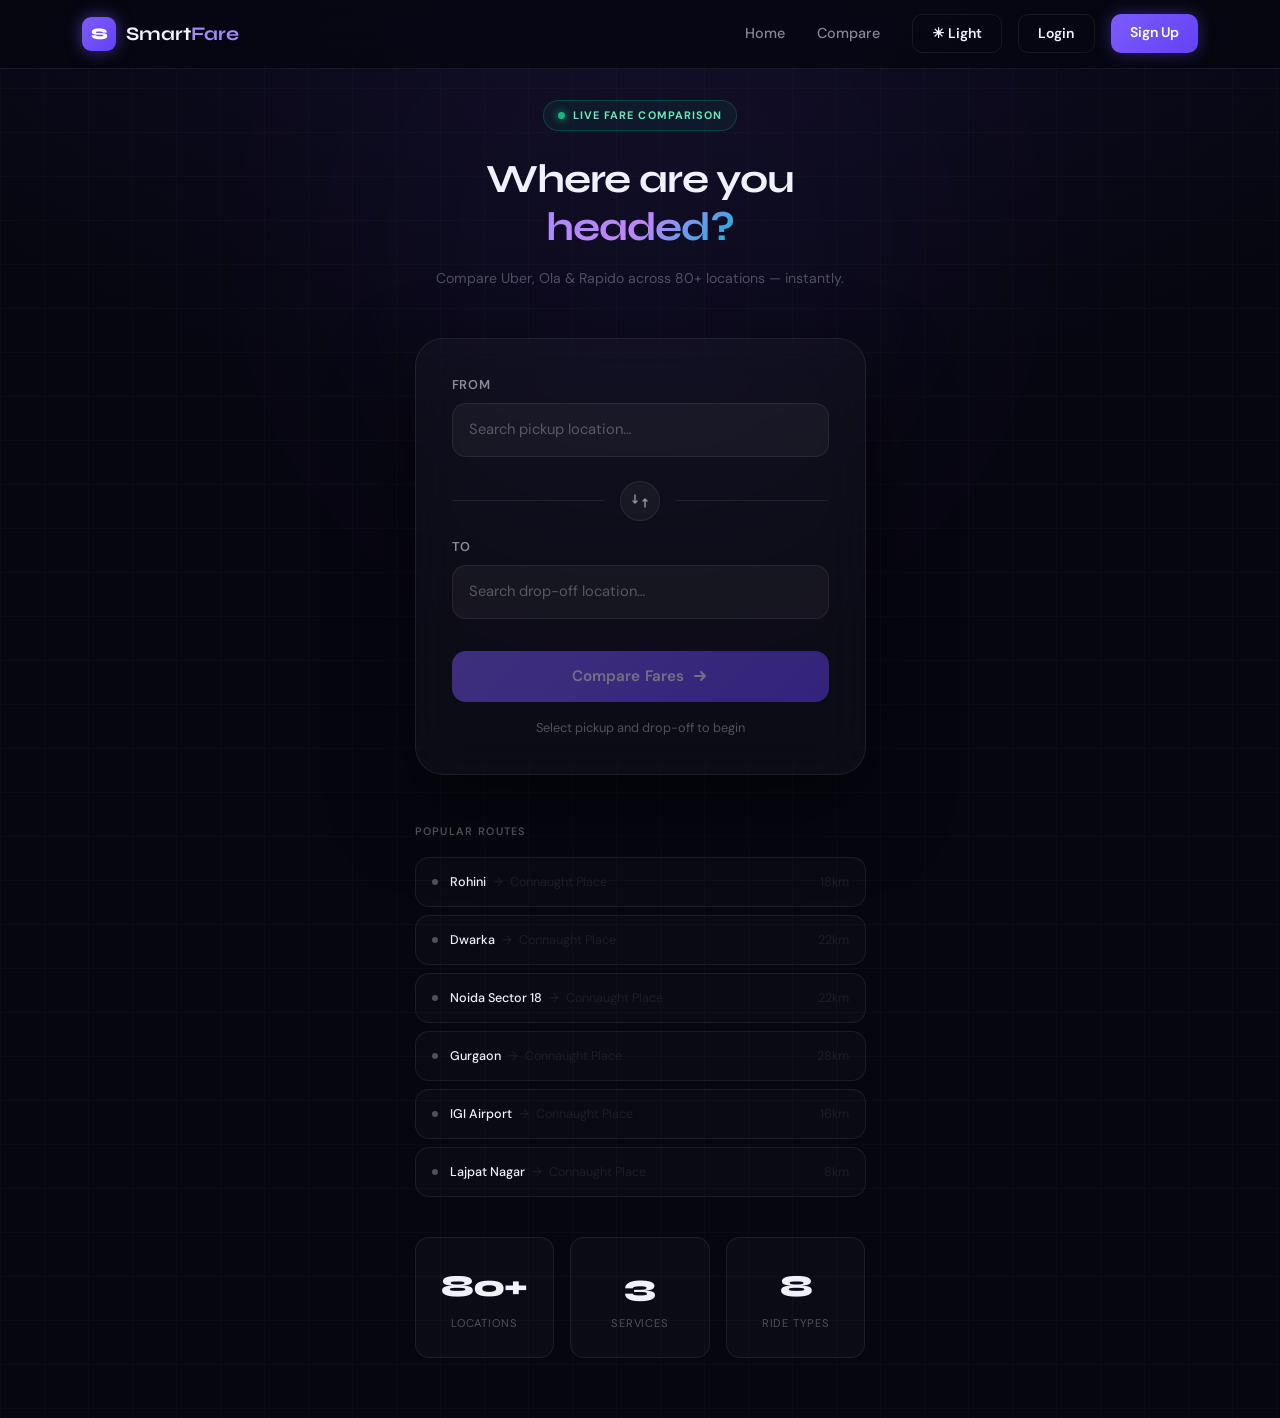
==== compare.html @ f075b5c0 "add" ====
<!DOCTYPE html>
<html lang="en">
<head>
  <meta charset="UTF-8">
  <meta name="viewport" content="width=device-width, initial-scale=1.0">
  <title>Compare Fares - SmartFare</title>
  <link href="https://cdn.jsdelivr.net/npm/bootstrap@5.3.0/dist/css/bootstrap.min.css" rel="stylesheet">
  <link href="https://fonts.googleapis.com/css2?family=Syne:wght@400;500;600;700;800&family=DM+Sans:wght@300;400;500;600&display=swap" rel="stylesheet">
  <link rel="stylesheet" href="/css/styles.css">
  <script>
  (function () {
    const savedTheme = localStorage.getItem("smartfare-theme") || "dark";
    document.documentElement.setAttribute("data-theme", savedTheme);
  })();
</script>

  <style>
    /* ─── LOCATION SEARCH WIDGET ─── */
    .location-search-wrap {
      position: relative;
      width: 100%;
    }

    .location-input-field {
      background: rgba(255, 255, 255, 0.04);
      border: 1px solid var(--border);
      color: var(--text-primary);
      padding: 0.875rem 2.75rem 0.875rem 1rem;
      border-radius: var(--radius-md);
      transition: var(--transition);
      font-family: 'DM Sans', sans-serif;
      font-size: 0.92rem;
      width: 100%;
      outline: none;
      caret-color: var(--primary-light);
    }

    .location-input-field:focus {
      background: rgba(255, 255, 255, 0.065);
      border-color: var(--primary);
      box-shadow: 0 0 0 3px rgba(124, 92, 252, 0.18);
    }

    .location-input-field::placeholder {
      color: var(--text-muted);
    }

    .location-input-field.has-value {
      border-color: rgba(124, 92, 252, 0.35);
      color: var(--text-primary);
    }

    /* Clear button inside input */
    .location-clear-btn {
      position: absolute;
      right: 0.75rem;
      top: 50%;
      transform: translateY(-50%);
      background: none;
      border: none;
      color: var(--text-muted);
      cursor: pointer;
      padding: 0;
      display: none;
      align-items: center;
      justify-content: center;
      width: 20px;
      height: 20px;
      border-radius: 50%;
      transition: color 0.15s, background 0.15s;
      font-size: 0.8rem;
      line-height: 1;
    }

    .location-clear-btn:hover {
      color: var(--text-primary);
      background: rgba(255, 255, 255, 0.08);
    }

    .location-clear-btn.visible {
      display: flex;
    }

    /* Suggestions dropdown */
    .location-suggestions {
      position: absolute;
      top: calc(100% + 6px);
      left: 0;
      right: 0;
      background: var(--dark-card);
      border: 1px solid var(--border-hover);
      border-radius: var(--radius-md);
      box-shadow: 0 16px 48px rgba(0, 0, 0, 0.55), 0 0 0 1px rgba(124, 92, 252, 0.1);
      z-index: 1000;
      overflow: hidden;
      max-height: 260px;
      overflow-y: auto;

      /* Animation */
      opacity: 0;
      transform: translateY(-6px);
      pointer-events: none;
      transition: opacity 0.18s cubic-bezier(0.4, 0, 0.2, 1),
                  transform 0.18s cubic-bezier(0.4, 0, 0.2, 1);
    }

    .location-suggestions.open {
      opacity: 1;
      transform: translateY(0);
      pointer-events: all;
    }

    /* Custom scrollbar for suggestions */
    .location-suggestions::-webkit-scrollbar { width: 4px; }
    .location-suggestions::-webkit-scrollbar-track { background: transparent; }
    .location-suggestions::-webkit-scrollbar-thumb { background: rgba(124,92,252,0.3); border-radius: 4px; }

    /* Suggestion items */
    .suggestion-item {
      display: flex;
      align-items: center;
      gap: 10px;
      padding: 0.7rem 1rem;
      cursor: pointer;
      transition: background 0.12s;
      border-bottom: 1px solid rgba(255, 255, 255, 0.04);
      font-size: 0.9rem;
      color: var(--text-secondary);
    }

    .suggestion-item:last-child {
      border-bottom: none;
    }

    .suggestion-item:hover,
    .suggestion-item.highlighted {
      background: rgba(124, 92, 252, 0.1);
      color: var(--text-primary);
    }

    .suggestion-item:hover .suggestion-icon,
    .suggestion-item.highlighted .suggestion-icon {
      color: var(--primary-light);
    }

    .suggestion-icon {
      color: var(--text-muted);
      flex-shrink: 0;
      transition: color 0.12s;
      display: flex;
      align-items: center;
    }

    .suggestion-text {
      flex-grow: 1;
    }

    .suggestion-text mark {
      background: none;
      color: var(--primary-light);
      font-weight: 600;
      padding: 0;
    }

    /* No results */
    .suggestion-empty {
      padding: 1rem;
      text-align: center;
      color: var(--text-muted);
      font-size: 0.85rem;
      display: flex;
      align-items: center;
      justify-content: center;
      gap: 8px;
    }
  </style>
</head>
<body class="grid-bg">

  <nav class="navbar navbar-expand-lg navbar-dark navbar-custom fixed-top">
    <div class="container">
      <a class="navbar-brand d-flex align-items-center" href="/">
        <span class="logo-box"><span class="logo-letter">S</span></span>
        <span class="brand-text">Smart<span class="brand-accent">Fare</span></span>
      </a>
      <button class="navbar-toggler border-0" type="button" data-bs-toggle="collapse" data-bs-target="#navbarNav">
        <span class="navbar-toggler-icon"></span>
      </button>
      <div class="collapse navbar-collapse" id="navbarNav">
        <ul class="navbar-nav ms-auto me-3" id="navLinks"></ul>
        <div class="d-flex gap-2" id="navButtons"></div>
      </div>
    </div>
  </nav>

  <main style="min-height:100vh; padding-top:100px; padding-bottom:60px;">
    <div class="ambient-blob" style="width:500px;height:500px;background:var(--primary);top:0;left:50%;transform:translateX(-50%);filter:blur(140px);opacity:0.07;"></div>

    <div class="container">
      <div class="row justify-content-center">
        <div class="col-lg-5 col-md-7">

          <div class="text-center mb-5 fade-in">
            <div class="live-indicator mb-4">
              <span class="pulse-dot"></span>
              LIVE FARE COMPARISON
            </div>
            <h1 class="fw-bold mb-3" style="font-size:clamp(1.8rem,4vw,2.5rem);letter-spacing:-0.03em;">
              Where are you<br><span class="gradient-text">headed?</span>
            </h1>
            <p style="color:var(--text-muted); font-size:0.88rem;">
              Compare Uber, Ola & Rapido across 80+ locations — instantly.
            </p>
          </div>

          <div class="compare-card fade-in-1">
            <!-- FROM field -->
            <div class="mb-4">
              <label class="form-label-custom">From</label>
              <div class="location-search-wrap" id="fromWrap">
                <input
                  type="text"
                  class="location-input-field"
                  id="fromInput"
                  placeholder="Search pickup location…"
                  autocomplete="off"
                  spellcheck="false"
                >
                <button class="location-clear-btn" id="fromClear" tabindex="-1" aria-label="Clear">
                  <svg width="10" height="10" viewBox="0 0 10 10" fill="none">
                    <path d="M1 1l8 8M9 1L1 9" stroke="currentColor" stroke-width="1.8" stroke-linecap="round"/>
                  </svg>
                </button>
                <div class="location-suggestions" id="fromSuggestions"></div>
              </div>
            </div>

            <!-- Swap row -->
            <div class="d-flex align-items-center my-3">
              <div class="flex-grow-1" style="height:1px;background:var(--border);"></div>
              <button id="swapBtn" class="swap-btn mx-3">
                <svg width="16" height="16" viewBox="0 0 16 16" fill="none">
                  <path d="M3 2v8M3 10l-2-2M3 10l2-2M13 14V6M13 6l-2 2M13 6l2 2" stroke="currentColor" stroke-width="1.5" stroke-linecap="round" stroke-linejoin="round"/>
                </svg>
              </button>
              <div class="flex-grow-1" style="height:1px;background:var(--border);"></div>
            </div>

            <!-- TO field -->
            <div class="mb-4">
              <label class="form-label-custom">To</label>
              <div class="location-search-wrap" id="toWrap">
                <input
                  type="text"
                  class="location-input-field"
                  id="toInput"
                  placeholder="Search drop-off location…"
                  autocomplete="off"
                  spellcheck="false"
                >
                <button class="location-clear-btn" id="toClear" tabindex="-1" aria-label="Clear">
                  <svg width="10" height="10" viewBox="0 0 10 10" fill="none">
                    <path d="M1 1l8 8M9 1L1 9" stroke="currentColor" stroke-width="1.8" stroke-linecap="round"/>
                  </svg>
                </button>
                <div class="location-suggestions" id="toSuggestions"></div>
              </div>
            </div>

            <div id="errorMessage" class="alert-custom d-none mb-3"></div>

            <button id="compareBtn" class="btn btn-primary-custom w-100 mt-2" disabled>
              <span>Compare Fares</span>
              <svg width="16" height="16" viewBox="0 0 16 16" fill="none">
                <path d="M3 8h10M9 4l4 4-4 4" stroke="currentColor" stroke-width="2" stroke-linecap="round" stroke-linejoin="round"/>
              </svg>
            </button>

            <p class="text-center mt-3 mb-0" style="color:var(--text-muted); font-size:0.8rem;">
              Select pickup and drop-off to begin
            </p>
          </div>

          <div class="mt-5 fade-in-2">
            <p class="text-uppercase mb-3" style="letter-spacing:0.12em; font-size:0.68rem; color:var(--text-muted); font-weight:600;">
              Popular routes
            </p>
            <div class="d-grid gap-2" id="popularRoutesContainer"></div>
          </div>

          <div class="row g-3 mt-4 fade-in-3">
            <div class="col-4">
              <div class="stat-card">
                <div class="stat-value">80+</div>
                <div class="stat-label">Locations</div>
              </div>
            </div>
            <div class="col-4">
              <div class="stat-card">
                <div class="stat-value">3</div>
                <div class="stat-label">Services</div>
              </div>
            </div>
            <div class="col-4">
              <div class="stat-card">
                <div class="stat-value">8</div>
                <div class="stat-label">Ride Types</div>
              </div>
            </div>
          </div>
        </div>
      </div>
    </div>
  </main>

  <script src="https://cdn.jsdelivr.net/npm/bootstrap@5.3.0/dist/js/bootstrap.bundle.min.js"></script>
  <script src="/js/auth.js"></script>
  <script src="/js/theme.js"></script>
  <script src="/js/navbar.js"></script>
  <script src="/js/compare.js"></script>
</body>
</html>
---- css/styles.css ----
@import url('https://fonts.googleapis.com/css2?family=Syne:wght@400;500;600;700;800&family=DM+Sans:wght@300;400;500;600&display=swap');

:root {
  --primary: #7c5cfc;
  --primary-dark: #6441f5;
  --primary-light: #a78bfa;
  --primary-glow: rgba(124, 92, 252, 0.35);
  --secondary: #06b6d4;
  --secondary-glow: rgba(6, 182, 212, 0.25);
  --success: #10b981;
  --success-glow: rgba(16, 185, 129, 0.25);
  --danger: #ef4444;
  --danger-glow: rgba(239, 68, 68, 0.2);
  --warning: #f59e0b;
  --dark: #060610;
  --dark-2: #0d0d1a;
  --dark-card: #111120;
  --dark-card-hover: #15152a;
  --border: rgba(255, 255, 255, 0.07);
  --border-hover: rgba(255, 255, 255, 0.14);
  --border-primary: rgba(124, 92, 252, 0.4);
  --text-primary: #f0f0ff;
  --text-secondary: rgba(240, 240, 255, 0.55);
  --text-muted: rgba(240, 240, 255, 0.3);
  --radius-sm: 10px;
  --radius-md: 14px;
  --radius-lg: 20px;
  --radius-xl: 28px;
  --shadow-sm: 0 2px 8px rgba(0,0,0,0.3);
  --shadow-md: 0 8px 32px rgba(0,0,0,0.4);
  --shadow-lg: 0 20px 60px rgba(0,0,0,0.5);
  --shadow-glow: 0 0 40px var(--primary-glow);
  --transition: all 0.25s cubic-bezier(0.4, 0, 0.2, 1);
  --transition-fast: all 0.15s ease;
  --transition-slow: all 0.4s cubic-bezier(0.4, 0, 0.2, 1);
}
:root[data-theme="light"] {
  --primary: #6d5dfc;
  --primary-dark: #5546e8;
  --primary-light: #7c6cff;
  --primary-glow: rgba(109, 93, 252, 0.18);

  --secondary: #0891b2;
  --secondary-glow: rgba(8, 145, 178, 0.14);

  --success: #059669;
  --success-glow: rgba(5, 150, 105, 0.14);

  --danger: #dc2626;
  --danger-glow: rgba(220, 38, 38, 0.12);

  --warning: #d97706;

  --dark: #f8fafc;
  --dark-2: #eef2f7;
  --dark-card: #ffffff;
  --dark-card-hover: #f8fbff;

  --border: rgba(15, 23, 42, 0.08);
  --border-hover: rgba(15, 23, 42, 0.14);
  --border-primary: rgba(109, 93, 252, 0.24);

  --text-primary: #0f172a;
  --text-secondary: rgba(15, 23, 42, 0.72);
  --text-muted: rgba(15, 23, 42, 0.5);

  --shadow-sm: 0 2px 8px rgba(15, 23, 42, 0.06);
  --shadow-md: 0 8px 24px rgba(15, 23, 42, 0.08);
  --shadow-lg: 0 18px 48px rgba(15, 23, 42, 0.12);
  --shadow-glow: 0 0 30px var(--primary-glow);
}

*, *::before, *::after {
  margin: 0;
  padding: 0;
  box-sizing: border-box;
}

body {
  font-family: 'DM Sans', -apple-system, sans-serif;
  background-color: var(--dark);
  color: var(--text-primary);
  line-height: 1.6;
  overflow-x: hidden;
  -webkit-font-smoothing: antialiased;
}

h1, h2, h3, h4, h5, h6, .display-5 {
  font-family: 'Syne', sans-serif;
}

/* ─── BACKGROUND ─── */
.grid-bg {
  background-color: var(--dark);
  background-image:
    radial-gradient(ellipse 80% 50% at 50% -20%, rgba(124, 92, 252, 0.12), transparent),
    linear-gradient(rgba(255,255,255,0.018) 1px, transparent 1px),
    linear-gradient(90deg, rgba(255,255,255,0.018) 1px, transparent 1px);
  background-size: auto, 44px 44px, 44px 44px;
}

/* ─── SCROLLBAR ─── */
::-webkit-scrollbar { width: 6px; }
::-webkit-scrollbar-track { background: var(--dark); }
::-webkit-scrollbar-thumb { background: rgba(124,92,252,0.4); border-radius: 4px; }

/* ─── NAVBAR ─── */
.navbar-custom {
  background: rgba(6, 6, 16, 0.85);
  backdrop-filter: blur(24px) saturate(180%);
  -webkit-backdrop-filter: blur(24px) saturate(180%);
  border-bottom: 1px solid var(--border);
  padding: 0.75rem 0;
  transition: var(--transition);
}

.navbar-brand {
  font-family: 'Syne', sans-serif;
  font-weight: 700;
  font-size: 1.2rem;
  text-decoration: none;
}

.logo-box {
  width: 34px;
  height: 34px;
  background: linear-gradient(135deg, var(--primary), var(--primary-dark));
  border-radius: 9px;
  display: inline-flex;
  align-items: center;
  justify-content: center;
  margin-right: 10px;
  box-shadow: 0 0 16px rgba(124,92,252,0.5);
  flex-shrink: 0;
}

.logo-letter {
  color: white;
  font-weight: 800;
  font-size: 16px;
  font-family: 'Syne', sans-serif;
}

.brand-text { color: var(--text-primary); }
.brand-accent { color: var(--primary-light); }

.nav-link {
  color: var(--text-secondary) !important;
  font-weight: 500;
  font-size: 0.9rem;
  padding: 0.5rem 1rem !important;
  border-radius: var(--radius-sm);
  transition: var(--transition-fast);
  position: relative;
}

.nav-link:hover { color: var(--text-primary) !important; background: rgba(255,255,255,0.04); }
.nav-link.active { color: var(--primary-light) !important; }

.btn-nav-primary {
  background: linear-gradient(135deg, var(--primary), var(--primary-dark));
  color: white !important;
  border: none;
  padding: 0.5rem 1.2rem;
  border-radius: var(--radius-sm);
  font-weight: 600;
  font-size: 0.875rem;
  transition: var(--transition);
  box-shadow: 0 0 16px var(--primary-glow);
}

.btn-nav-primary:hover {
  transform: translateY(-1px);
  box-shadow: 0 0 24px var(--primary-glow);
  color: white !important;
}

.btn-nav-outline {
  border: 1px solid var(--border);
  color: var(--text-primary) !important;
  padding: 0.5rem 1.2rem;
  border-radius: var(--radius-sm);
  font-weight: 600;
  font-size: 0.875rem;
  transition: var(--transition);
  background: transparent;
}

.btn-nav-outline:hover {
  background: rgba(255,255,255,0.05);
  border-color: var(--border-primary);
  color: var(--text-primary) !important;
}

/* ─── HERO ─── */
.hero-section {
  padding: 130px 0 90px;
  position: relative;
  overflow: hidden;
}

.hero-badge {
  display: inline-flex;
  align-items: center;
  gap: 8px;
  padding: 7px 16px;
  background: rgba(124, 92, 252, 0.08);
  border: 1px solid rgba(124, 92, 252, 0.25);
  border-radius: 50px;
  margin-bottom: 2rem;
  font-size: 0.72rem;
  font-weight: 600;
  letter-spacing: 0.5px;
  color: var(--primary-light);
}

.pulse-dot {
  width: 7px;
  height: 7px;
  background: var(--success);
  border-radius: 50%;
  box-shadow: 0 0 8px var(--success);
  animation: pulse 2.5s ease-in-out infinite;
}

@keyframes pulse {
  0%, 100% { opacity: 1; transform: scale(1); box-shadow: 0 0 6px var(--success); }
  50% { opacity: 0.7; transform: scale(1.2); box-shadow: 0 0 12px var(--success); }
}

.hero-title {
  font-size: clamp(2.4rem, 5vw, 3.8rem);
  font-weight: 800;
  line-height: 1.15;
  margin-bottom: 1.5rem;
  letter-spacing: -0.02em;
}

.gradient-text {
  background: linear-gradient(135deg, var(--primary-light) 0%, #c084fc 50%, var(--secondary) 100%);
  -webkit-background-clip: text;
  -webkit-text-fill-color: transparent;
  background-clip: text;
}

.hero-subtitle {
  font-size: 1.05rem;
  color: var(--text-secondary);
  max-width: 580px;
  margin: 0 auto 2.5rem;
  line-height: 1.7;
  font-weight: 400;
}

/* ─── BUTTONS ─── */
.btn-primary-custom {
  background: linear-gradient(135deg, var(--primary), var(--primary-dark));
  color: white;
  border: none;
  padding: 0.875rem 1.75rem;
  font-size: 0.95rem;
  font-weight: 600;
  border-radius: var(--radius-md);
  transition: var(--transition);
  box-shadow: 0 4px 20px var(--primary-glow);
  display: inline-flex;
  align-items: center;
  justify-content: center;
  gap: 8px;
  letter-spacing: 0.01em;
  cursor: pointer;
  text-decoration: none;
}

.btn-primary-custom:hover {
  transform: translateY(-2px) scale(1.01);
  box-shadow: 0 8px 32px var(--primary-glow);
  color: white;
}

.btn-primary-custom:active { transform: translateY(0) scale(0.99); }
.btn-primary-custom:disabled {
  opacity: 0.45;
  cursor: not-allowed;
  transform: none;
  box-shadow: none;
}

.btn-outline-custom {
  background: rgba(255,255,255,0.03);
  color: var(--text-primary);
  border: 1px solid var(--border);
  padding: 0.875rem 1.75rem;
  font-size: 0.95rem;
  font-weight: 600;
  border-radius: var(--radius-md);
  transition: var(--transition);
  display: inline-flex;
  align-items: center;
  justify-content: center;
  gap: 8px;
  cursor: pointer;
  text-decoration: none;
}

.btn-outline-custom:hover {
  background: rgba(255,255,255,0.06);
  border-color: var(--border-primary);
  color: var(--text-primary);
  transform: translateY(-1px);
}

.btn-sm.btn-outline-custom {
  padding: 0.5rem 1.1rem;
  font-size: 0.82rem;
  border-radius: var(--radius-sm);
}

/* ─── CARDS ─── */
.card-custom {
  background: rgba(255, 255, 255, 0.028);
  border: 1px solid var(--border);
  border-radius: var(--radius-lg);
  padding: 1.5rem;
  transition: var(--transition);
  backdrop-filter: blur(16px);
  -webkit-backdrop-filter: blur(16px);
}

.card-custom:hover {
  background: rgba(255, 255, 255, 0.045);
  border-color: var(--border-hover);
  transform: translateY(-3px);
  box-shadow: var(--shadow-md);
}

/* ─── SERVICE CARDS ─── */
.service-card {
  border-radius: var(--radius-lg);
  padding: 2rem;
  transition: var(--transition);
  position: relative;
  overflow: hidden;
}

.service-card::before {
  content: '';
  position: absolute;
  inset: 0;
  opacity: 0;
  transition: opacity 0.3s;
  border-radius: inherit;
}

.service-card:hover { transform: translateY(-5px); }
.service-card:hover::before { opacity: 1; }

.service-card.ola {
  background: linear-gradient(135deg, rgba(16,185,129,0.09), rgba(16,185,129,0.03));
  border: 1px solid rgba(16,185,129,0.2);
}
.service-card.ola:hover { border-color: rgba(16,185,129,0.5); box-shadow: 0 8px 40px rgba(16,185,129,0.12); }

.service-card.uber {
  background: linear-gradient(135deg, rgba(148,163,184,0.09), rgba(100,116,139,0.03));
  border: 1px solid rgba(100,116,139,0.2);
}
.service-card.uber:hover { border-color: rgba(148,163,184,0.4); box-shadow: 0 8px 40px rgba(148,163,184,0.1); }

.service-card.rapido {
  background: linear-gradient(135deg, rgba(245,158,11,0.09), rgba(245,158,11,0.03));
  border: 1px solid rgba(245,158,11,0.2);
}
.service-card.rapido:hover { border-color: rgba(245,158,11,0.5); box-shadow: 0 8px 40px rgba(245,158,11,0.12); }

.service-icon {
  font-size: 1.8rem;
  margin-right: 0.6rem;
}

/* ─── FORM CONTROLS ─── */
.form-control-custom {
  background: rgba(255, 255, 255, 0.04);
  border: 1px solid var(--border);
  color: var(--text-primary);
  padding: 0.875rem 1rem;
  border-radius: var(--radius-md);
  transition: var(--transition);
  font-family: 'DM Sans', sans-serif;
  font-size: 0.92rem;
  width: 100%;
}

.form-control-custom:focus {
  background: rgba(255, 255, 255, 0.065);
  border-color: var(--primary);
  color: var(--text-primary);
  box-shadow: 0 0 0 3px rgba(124, 92, 252, 0.18);
  outline: none;
}

.form-control-custom::placeholder { color: var(--text-muted); }

select.form-control-custom {
  cursor: pointer;
  appearance: none;
  background-image: url("data:image/svg+xml,%3Csvg xmlns='http://www.w3.org/2000/svg' width='12' height='12' viewBox='0 0 12 12'%3E%3Cpath fill='rgba(240,240,255,0.4)' d='M6 8L1 3h10z'/%3E%3C/svg%3E");
  background-repeat: no-repeat;
  background-position: right 1rem center;
  padding-right: 2.5rem;
}

select.form-control-custom option {
  background: var(--dark-card);
  color: var(--text-primary);
}

.form-label-custom {
  color: var(--text-secondary);
  font-weight: 600;
  margin-bottom: 0.5rem;
  font-size: 0.8rem;
  text-transform: uppercase;
  letter-spacing: 0.06em;
  display: block;
}

/* Password input wrapper */
.input-password-wrap {
  position: relative;
}

.input-password-wrap .form-control-custom {
  padding-right: 3rem;
}

.password-toggle {
  position: absolute;
  right: 0.875rem;
  top: 50%;
  transform: translateY(-50%);
  background: none;
  border: none;
  color: var(--text-muted);
  cursor: pointer;
  padding: 0;
  display: flex;
  align-items: center;
  transition: color 0.2s;
  font-size: 0.95rem;
}

.password-toggle:hover { color: var(--text-secondary); }

/* ─── COMPARE CARD ─── */
.compare-card {
  background: rgba(255, 255, 255, 0.028);
  border: 1px solid var(--border);
  border-radius: var(--radius-xl);
  padding: 2.25rem;
  backdrop-filter: blur(24px);
  -webkit-backdrop-filter: blur(24px);
  box-shadow: 0 32px 80px rgba(0,0,0,0.5);
}

/* ─── SWAP BUTTON ─── */
.swap-btn {
  width: 40px;
  height: 40px;
  border-radius: 50%;
  background: rgba(255, 255, 255, 0.04);
  border: 1px solid var(--border);
  color: var(--text-secondary);
  display: flex;
  align-items: center;
  justify-content: center;
  cursor: pointer;
  transition: var(--transition);
  flex-shrink: 0;
}

.swap-btn:hover {
  background: rgba(124, 92, 252, 0.15);
  border-color: var(--primary);
  color: var(--primary-light);
  transform: rotate(180deg);
  box-shadow: 0 0 16px var(--primary-glow);
}

/* ─── FARE CARDS ─── */
.fare-card {
  background: rgba(255, 255, 255, 0.028);
  border: 1px solid var(--border);
  border-radius: var(--radius-lg);
  padding: 1.5rem;
  transition: var(--transition);
  position: relative;
  overflow: hidden;
}

.fare-card:hover {
  background: rgba(255, 255, 255, 0.048);
  transform: translateY(-4px);
  box-shadow: var(--shadow-md);
  border-color: var(--border-hover);
}

.fare-card.cheapest {
  border: 1.5px solid var(--success);
  box-shadow: 0 0 0 1px rgba(16,185,129,0.15), 0 8px 40px rgba(16,185,129,0.12);
  background: rgba(16, 185, 129, 0.04);
}

.fare-card.cheapest:hover {
  box-shadow: 0 0 0 1px rgba(16,185,129,0.25), 0 16px 50px rgba(16,185,129,0.18);
}

.cheapest-badge {
  position: absolute;
  top: 14px;
  right: 14px;
  background: var(--success);
  color: white;
  padding: 3px 10px;
  border-radius: 20px;
  font-size: 0.7rem;
  font-weight: 700;
  text-transform: uppercase;
  letter-spacing: 0.06em;
  box-shadow: 0 0 12px var(--success-glow);
}

.price-tag {
  font-size: 2rem;
  font-weight: 800;
  color: var(--text-primary);
  font-family: 'Syne', sans-serif;
  letter-spacing: -0.03em;
}

.feature-badge {
  display: inline-block;
  background: rgba(255, 255, 255, 0.07);
  border: 1px solid var(--border);
  padding: 3px 9px;
  border-radius: 6px;
  font-size: 0.72rem;
  margin-right: 5px;
  margin-bottom: 5px;
  color: var(--text-secondary);
}

/* ─── ALERTS ─── */
.alert-custom {
  background: rgba(239, 68, 68, 0.08);
  border: 1px solid rgba(239, 68, 68, 0.25);
  color: #fca5a5;
  padding: 0.875rem 1rem;
  border-radius: var(--radius-md);
  font-size: 0.875rem;
}

.alert-success-custom {
  background: rgba(16, 185, 129, 0.08);
  border: 1px solid rgba(16, 185, 129, 0.25);
  color: #6ee7b7;
}

/* ─── LOADING SPINNER ─── */
.spinner-border-custom {
  width: 18px;
  height: 18px;
  border: 2.5px solid rgba(255, 255, 255, 0.2);
  border-top-color: white;
  border-radius: 50%;
  animation: spin 0.7s linear infinite;
  display: inline-block;
}

@keyframes spin { to { transform: rotate(360deg); } }

/* ─── STEP CARDS ─── */
.step-card {
  background: rgba(255,255,255,0.025);
  border: 1px solid var(--border);
  border-radius: var(--radius-lg);
  padding: 1.75rem;
  transition: var(--transition);
  height: 100%;
}

.step-card:hover {
  background: rgba(255,255,255,0.045);
  transform: translateY(-4px);
  border-color: var(--border-primary);
  box-shadow: 0 8px 32px rgba(124,92,252,0.1);
}

.step-number {
  font-family: 'Syne', monospace;
  font-size: 0.7rem;
  color: var(--primary-light);
  margin-bottom: 0.875rem;
  letter-spacing: 0.1em;
  font-weight: 700;
}

.step-icon { font-size: 1.8rem; margin-bottom: 0.875rem; }

/* ─── STATS ─── */
.stat-card {
  text-align: center;
  padding: 1.5rem 1rem;
  background: rgba(255,255,255,0.025);
  border: 1px solid var(--border);
  border-radius: var(--radius-md);
  transition: var(--transition);
}

.stat-card:hover {
  background: rgba(255,255,255,0.045);
  border-color: var(--border-primary);
  transform: translateY(-2px);
}

.stat-value {
  font-size: 1.9rem;
  font-weight: 800;
  color: var(--text-primary);
  font-family: 'Syne', sans-serif;
  letter-spacing: -0.03em;
}

.stat-label {
  font-size: 0.7rem;
  color: var(--text-muted);
  text-transform: uppercase;
  letter-spacing: 0.08em;
  margin-top: 4px;
}

/* ─── POPULAR ROUTES ─── */
.popular-route-btn {
  background: rgba(255,255,255,0.02);
  border: 1px solid var(--border);
  border-radius: var(--radius-md);
  padding: 0.875rem 1rem;
  transition: var(--transition);
  cursor: pointer;
  text-align: left;
  width: 100%;
  display: flex;
  align-items: center;
  gap: 0.75rem;
  color: var(--text-primary);
  font-family: 'DM Sans', sans-serif;
  font-size: 0.9rem;
}

.popular-route-btn:hover {
  background: rgba(255,255,255,0.05);
  border-color: rgba(255,255,255,0.14);
  transform: translateX(4px);
}

.popular-route-btn.active {
  background: rgba(124, 92, 252, 0.1);
  border-color: var(--border-primary);
}

.route-indicator {
  width: 6px;
  height: 6px;
  background: var(--text-muted);
  border-radius: 50%;
  flex-shrink: 0;
}

.popular-route-btn.active .route-indicator {
  background: var(--primary-light);
  box-shadow: 0 0 8px var(--primary-glow);
}

/* ─── LIVE INDICATOR ─── */
.live-indicator {
  display: inline-flex;
  align-items: center;
  gap: 8px;
  padding: 6px 14px;
  background: rgba(16, 185, 129, 0.07);
  border: 1px solid rgba(16, 185, 129, 0.25);
  border-radius: 50px;
  font-size: 0.68rem;
  font-weight: 700;
  letter-spacing: 0.1em;
  text-transform: uppercase;
  color: #6ee7b7;
}

/* ─── FOOTER ─── */
.footer-custom {
  border-top: 1px solid var(--border);
  padding: 2rem 0;
  margin-top: 4rem;
}

.footer-custom a {
  color: var(--text-secondary);
  text-decoration: none;
  transition: color 0.2s;
  font-size: 0.875rem;
}

.footer-custom a:hover { color: var(--text-primary); }

/* ─── AMBIENT BLOBS ─── */
.ambient-blob {
  position: absolute;
  border-radius: 50%;
  pointer-events: none;
}

.blob-1 {
  width: 500px;
  height: 500px;
  background: radial-gradient(circle, var(--primary) 0%, transparent 70%);
  top: 5%;
  left: 5%;
  filter: blur(120px);
  opacity: 0.09;
}

.blob-2 {
  width: 400px;
  height: 400px;
  background: radial-gradient(circle, var(--secondary) 0%, transparent 70%);
  bottom: 10%;
  right: 5%;
  filter: blur(100px);
  opacity: 0.07;
}

/* ─── MODAL ─── */
.modal-custom {
  display: none;
  position: fixed;
  inset: 0;
  z-index: 9999;
  align-items: center;
  justify-content: center;
  padding: 1rem;
}

.modal-custom.show { display: flex; }

.modal-backdrop-custom {
  position: fixed;
  inset: 0;
  background: rgba(0,0,0,0.7);
  backdrop-filter: blur(4px);
  z-index: 9998;
}

.modal-content-custom {
  position: relative;
  z-index: 9999;
  background: var(--dark-card);
  border: 1px solid var(--border);
  border-radius: var(--radius-xl);
  padding: 2rem;
  max-width: 400px;
  width: 100%;
  box-shadow: var(--shadow-lg);
  animation: modalIn 0.25s cubic-bezier(0.34, 1.56, 0.64, 1);
}

@keyframes modalIn {
  from { opacity: 0; transform: scale(0.92) translateY(16px); }
  to { opacity: 1; transform: scale(1) translateY(0); }
}

/* ─── BOOKING CARDS ─── */
.booking-card {
  background: rgba(255,255,255,0.025);
  border: 1px solid var(--border);
  border-radius: var(--radius-lg);
  padding: 1.25rem 1.5rem;
  transition: var(--transition);
}

.booking-card:hover {
  background: rgba(255,255,255,0.042);
  border-color: var(--border-hover);
  transform: translateY(-2px);
  box-shadow: var(--shadow-sm);
}

/* ─── ANIMATIONS ─── */
@keyframes fadeInUp {
  from { opacity: 0; transform: translateY(24px); }
  to { opacity: 1; transform: translateY(0); }
}

@keyframes fadeIn {
  from { opacity: 0; transform: translateY(16px); }
  to { opacity: 1; transform: translateY(0); }
}

.fade-in { animation: fadeInUp 0.55s cubic-bezier(0.4, 0, 0.2, 1) both; }
.fade-in-1 { animation: fadeInUp 0.55s 0.08s cubic-bezier(0.4, 0, 0.2, 1) both; }
.fade-in-2 { animation: fadeInUp 0.55s 0.16s cubic-bezier(0.4, 0, 0.2, 1) both; }
.fade-in-3 { animation: fadeInUp 0.55s 0.24s cubic-bezier(0.4, 0, 0.2, 1) both; }

/* ─── RESPONSIVE ─── */
@media (max-width: 768px) {
  .hero-section { padding: 100px 0 60px; }
  .hero-title { font-size: 2.2rem; }
  .hero-subtitle { font-size: 0.95rem; }

  .btn-primary-custom,
  .btn-outline-custom {
    padding: 0.8rem 1.4rem;
    font-size: 0.9rem;
    width: 100%;
    justify-content: center;
  }

  .compare-card { padding: 1.5rem; border-radius: var(--radius-lg); }

  .price-tag { font-size: 1.6rem; }

  .stat-value { font-size: 1.5rem; }
}

@media (max-width: 480px) {
  .hero-title { font-size: 1.9rem; }
  .compare-card { padding: 1.2rem; }
}
/*
  ── my-rides additions ──────────────────────────────────────────────────────
  Paste these rules into your existing styles.css (or append at the end).
  They only add / override what my-rides needs — nothing else is touched.
  ──────────────────────────────────────────────────────────────────────────── */

/* Prevent body scroll while modal is open (set via JS) */
body.modal-open {
  overflow: hidden;
}

/* Smooth card exit animation helper */
.ride-card.removing {
  opacity: 0 !important;
  transform: translateX(24px) !important;
  pointer-events: none;
}

/* Ensure modal backdrop never leaks a stuck blur */
.modal-custom:not(.show) {
  display: none !important;
  pointer-events: none;
}
.modal-custom:not(.show) .modal-backdrop-custom {
  backdrop-filter: none;
  -webkit-backdrop-filter: none;
}

/* Price tag consistency */
.price-tag {
  font-weight: 700;
  letter-spacing: -0.02em;
  color: var(--text-primary, #fff);
}

/* Service icon circle wrapper (optional, in case global styles don't define it) */
.service-icon {
  width: 44px; height: 44px;
  display: flex; align-items: center; justify-content: center;
  background: rgba(255,255,255,0.05);
  border: 1px solid rgba(255,255,255,0.08);
  border-radius: 12px;
  font-size: 1.35rem;
  line-height: 1;
  flex-shrink: 0;
}

/* Alert / error state */
.alert-custom {
  background: rgba(239,68,68,0.07);
  border: 1px solid rgba(239,68,68,0.14);
  border-radius: 14px;
  padding: 1.5rem;
  color: #fca5a5;
}

/* FINAL MODAL FIX */
.modal-custom {
  display: none;
}

.modal-custom.show {
  display: flex;
}

.modal-backdrop-custom {
  position: fixed;
  inset: 0;
  z-index: 9998;
}

.modal-content-custom {
  position: relative;
  z-index: 9999;
}
:root[data-theme="light"] body {
  background-color: var(--dark);
  color: var(--text-primary);
}

:root[data-theme="light"] .grid-bg {
  background-color: var(--dark);
  background-image:
    radial-gradient(ellipse 80% 50% at 50% -20%, rgba(109, 93, 252, 0.08), transparent),
    linear-gradient(rgba(15, 23, 42, 0.04) 1px, transparent 1px),
    linear-gradient(90deg, rgba(15, 23, 42, 0.04) 1px, transparent 1px);
}

:root[data-theme="light"] .navbar-custom {
  background: rgba(255, 255, 255, 0.85);
  border-bottom: 1px solid var(--border);
}

:root[data-theme="light"] .nav-link:hover,
:root[data-theme="light"] .btn-nav-outline:hover {
  background: rgba(15, 23, 42, 0.05);
}

:root[data-theme="light"] .btn-nav-outline {
  background: #fff;
}

:root[data-theme="light"] .nav-user-text {
  color: var(--text-secondary) !important;
}

:root[data-theme="light"] .btn-outline-custom {
  background: rgba(15, 23, 42, 0.03);
  border-color: var(--border);
  color: var(--text-primary);
}

:root[data-theme="light"] .btn-outline-custom:hover {
  background: rgba(15, 23, 42, 0.06);
  color: var(--text-primary);
}

:root[data-theme="light"] .service-card,
:root[data-theme="light"] .card-custom,
:root[data-theme="light"] .fare-card,
:root[data-theme="light"] .fare-skeleton,
:root[data-theme="light"] .contact-card,
:root[data-theme="light"] .auth-card,
:root[data-theme="light"] .ride-card,
:root[data-theme="light"] .result-card {
  background: rgba(255, 255, 255, 0.92);
  border-color: var(--border);
  box-shadow: var(--shadow-md);
}

:root[data-theme="light"] .form-control,
:root[data-theme="light"] .form-control-custom,
:root[data-theme="light"] .location-input-field,
:root[data-theme="light"] .form-select {
  background: rgba(15, 23, 42, 0.03);
  color: var(--text-primary);
  border-color: var(--border);
}

:root[data-theme="light"] .form-control:focus,
:root[data-theme="light"] .form-control-custom:focus,
:root[data-theme="light"] .location-input-field:focus,
:root[data-theme="light"] .form-select:focus {
  background: rgba(15, 23, 42, 0.05);
  color: var(--text-primary);
  border-color: var(--border-primary);
  box-shadow: 0 0 0 0.2rem rgba(109, 93, 252, 0.12);
}

:root[data-theme="light"] .navbar-toggler {
  filter: invert(1);
}

:root[data-theme="light"] ::-webkit-scrollbar-track {
  background: #eef2f7;
}
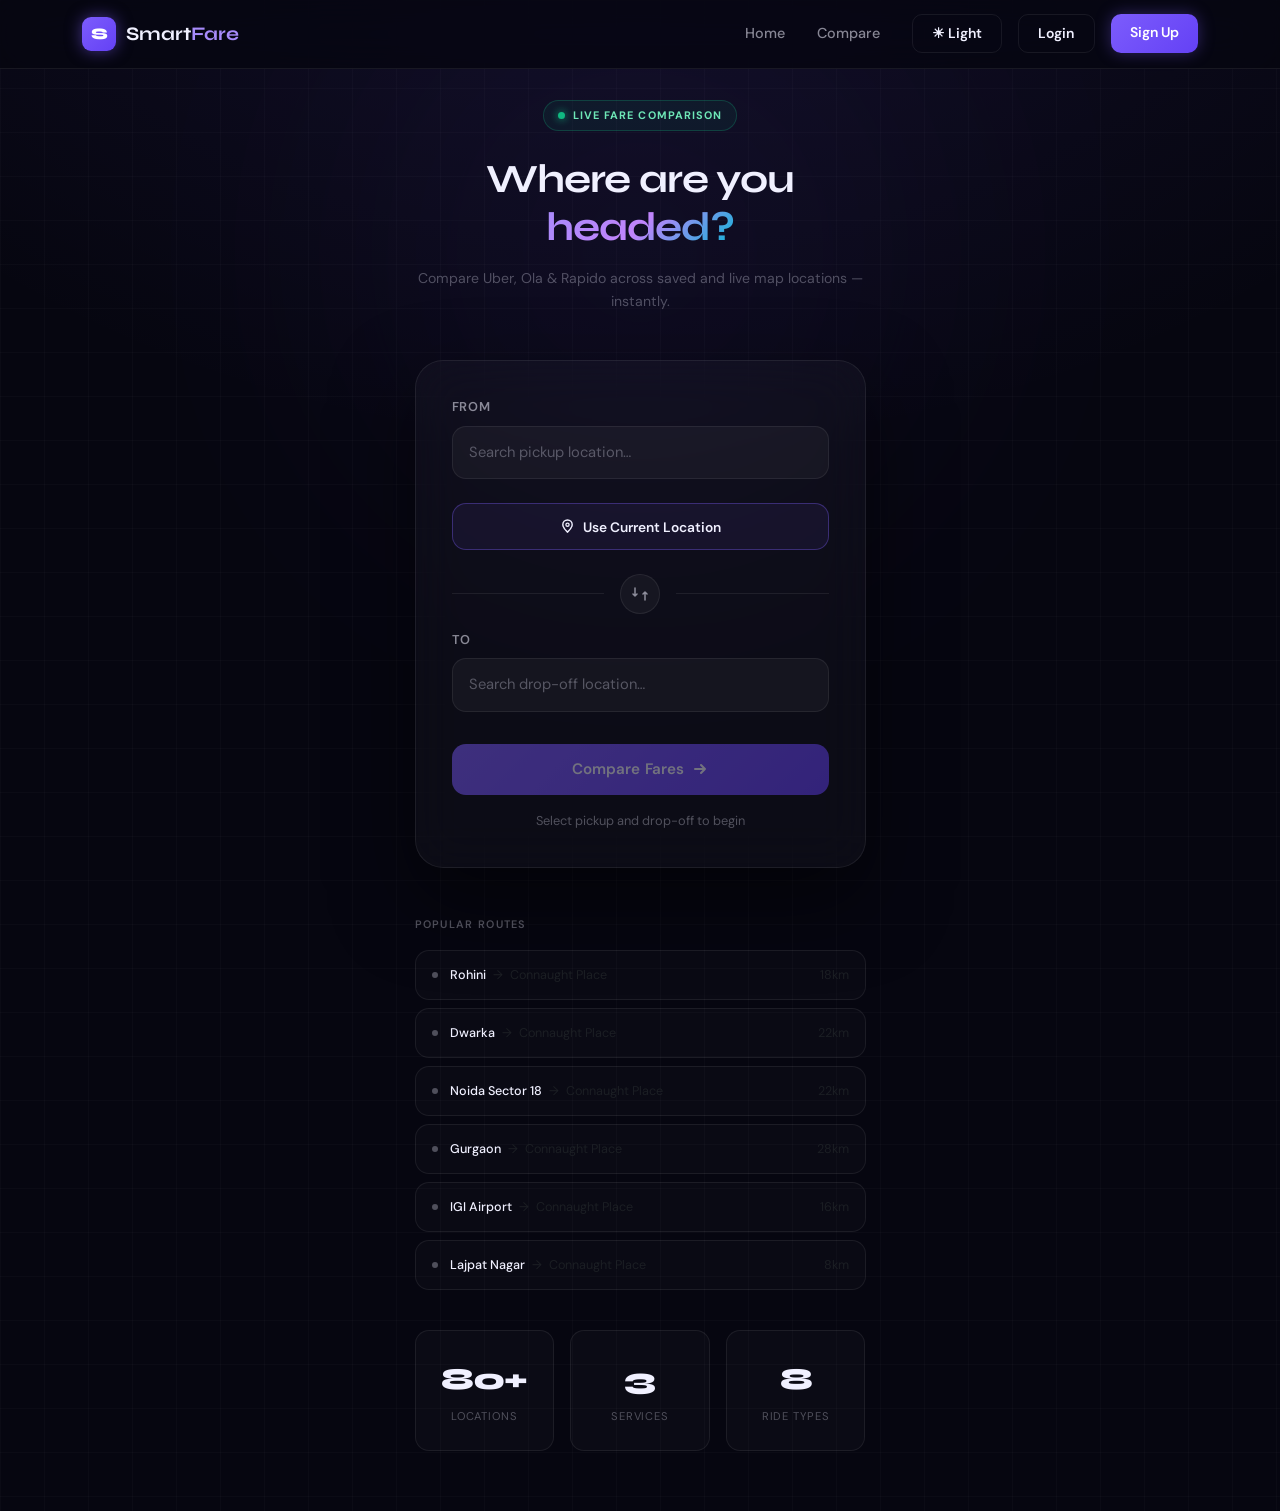
==== commit 619a54b6: "changes" ====
--- a/compare.html
+++ b/compare.html
@@ -173,6 +173,55 @@
       justify-content: center;
       gap: 8px;
     }
+
+
+    .current-location-btn {
+      border: 1px solid rgba(124, 92, 252, 0.35);
+      background: rgba(124, 92, 252, 0.08);
+      color: var(--text-primary);
+      border-radius: var(--radius-md);
+      padding: 0.7rem 1rem;
+      font-size: 0.86rem;
+      font-weight: 600;
+      display: flex;
+      align-items: center;
+      justify-content: center;
+      gap: 8px;
+      width: 100%;
+      transition: var(--transition);
+    }
+
+    .current-location-btn:hover:not(:disabled) {
+      background: rgba(124, 92, 252, 0.14);
+      border-color: var(--primary);
+      transform: translateY(-1px);
+    }
+
+    .current-location-btn:disabled {
+      opacity: 0.7;
+      cursor: not-allowed;
+    }
+
+    .suggestion-text small.suggestion-subtext {
+      display: block;
+      margin-top: 2px;
+      color: var(--text-muted);
+      font-size: 0.72rem;
+      line-height: 1.25;
+      white-space: nowrap;
+      overflow: hidden;
+      text-overflow: ellipsis;
+      max-width: 260px;
+    }
+
+    .suggestion-source {
+      color: var(--text-muted);
+      font-size: 0.66rem;
+      border: 1px solid rgba(255,255,255,0.08);
+      border-radius: 999px;
+      padding: 2px 7px;
+      flex-shrink: 0;
+    }
   </style>
 </head>
 <body class="grid-bg">
@@ -209,7 +258,7 @@
               Where are you<br><span class="gradient-text">headed?</span>
             </h1>
             <p style="color:var(--text-muted); font-size:0.88rem;">
-              Compare Uber, Ola & Rapido across 80+ locations — instantly.
+              Compare Uber, Ola & Rapido across saved and live map locations — instantly.
             </p>
           </div>
 
@@ -235,6 +284,15 @@
               </div>
             </div>
 
+
+            <button id="currentLocationBtn" class="current-location-btn mb-4" type="button">
+              <svg width="15" height="15" viewBox="0 0 16 16" fill="none">
+                <path d="M8 14s5-4.7 5-8A5 5 0 003 6c0 3.3 5 8 5 8z" stroke="currentColor" stroke-width="1.5"/>
+                <circle cx="8" cy="6" r="1.7" stroke="currentColor" stroke-width="1.4"/>
+              </svg>
+              Use Current Location
+            </button>
+
             <!-- Swap row -->
             <div class="d-flex align-items-center my-3">
               <div class="flex-grow-1" style="height:1px;background:var(--border);"></div>
